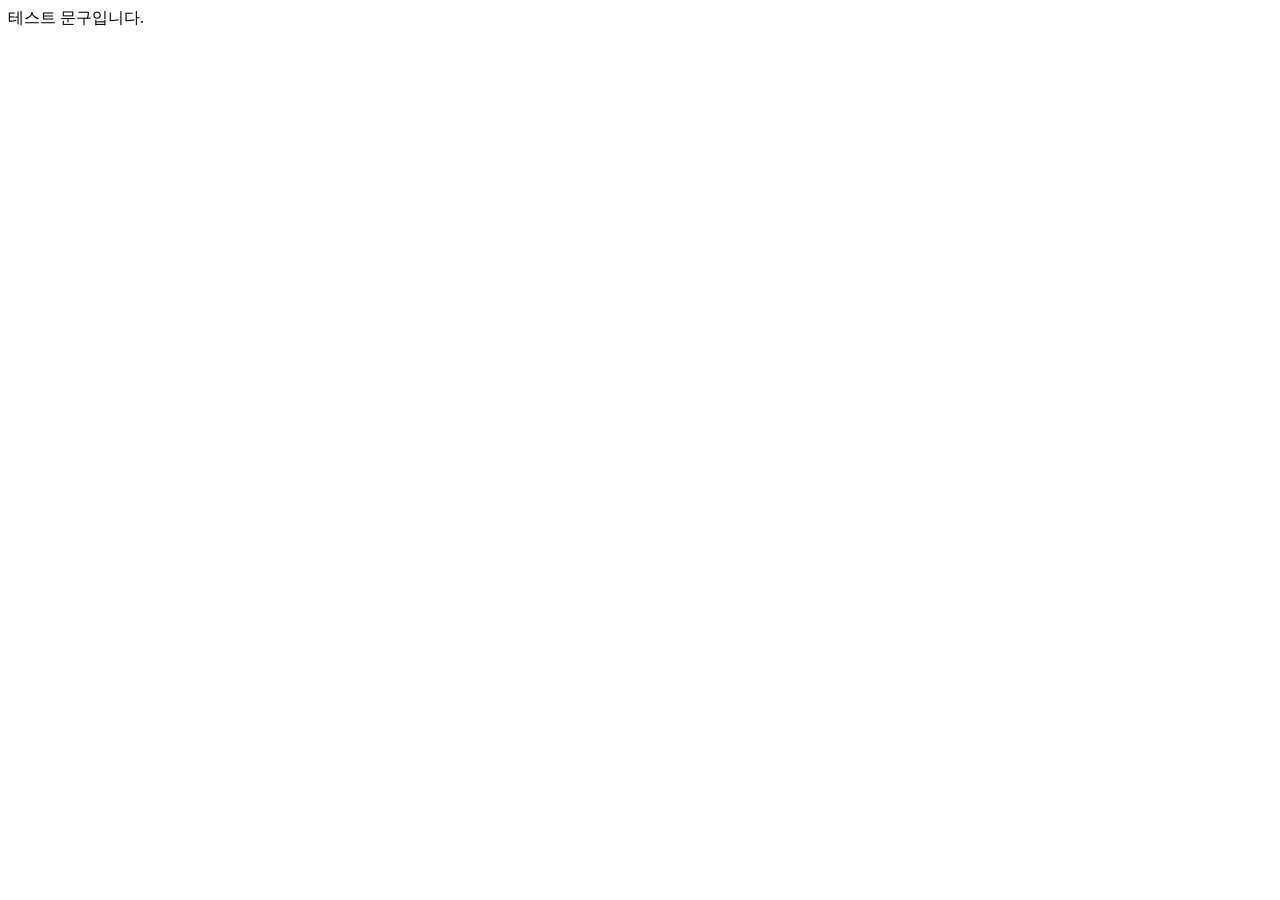
==== index.html @ 73d1556b "first commit" ====
<!DOCTYPE html>
<html lang="en">
<head>
    <meta charset="UTF-8">
    <meta name="viewport" content="width=device-width, initial-scale=1.0">
    <title>포도당 임시사이트</title>
</head>
<body>
    테스트 문구입니다.
</body>
</html>
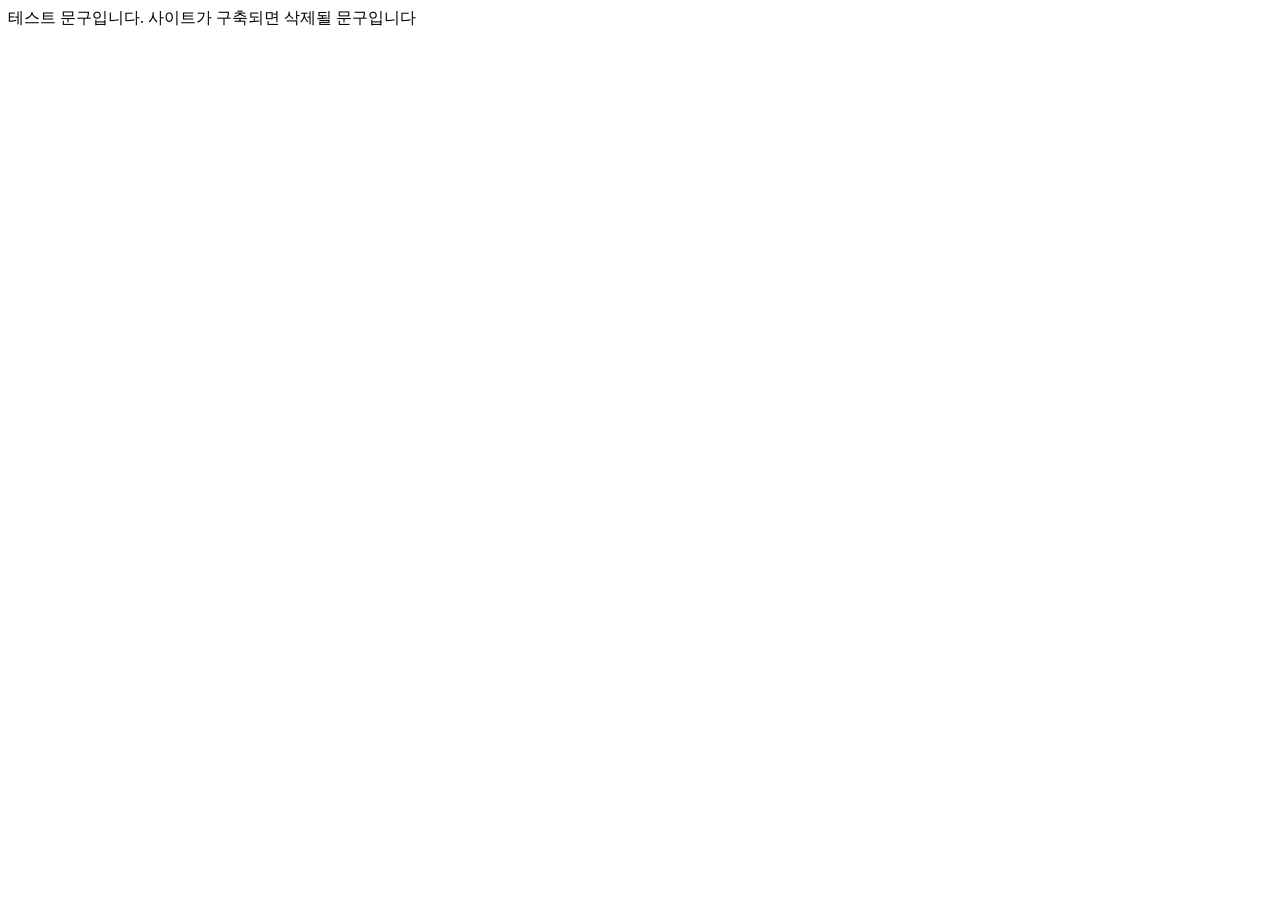
==== commit 0ad2f668: "Fix temporary homepage markup Co-authored-by: Copilot <223556219+Copilot@users.noreply.github.com>" ====
--- a/index.html
+++ b/index.html
@@ -7,5 +7,6 @@
 </head>
 <body>
     테스트 문구입니다.
+    사이트가 구축되면 삭제될 문구입니다
 </body>
 </html>
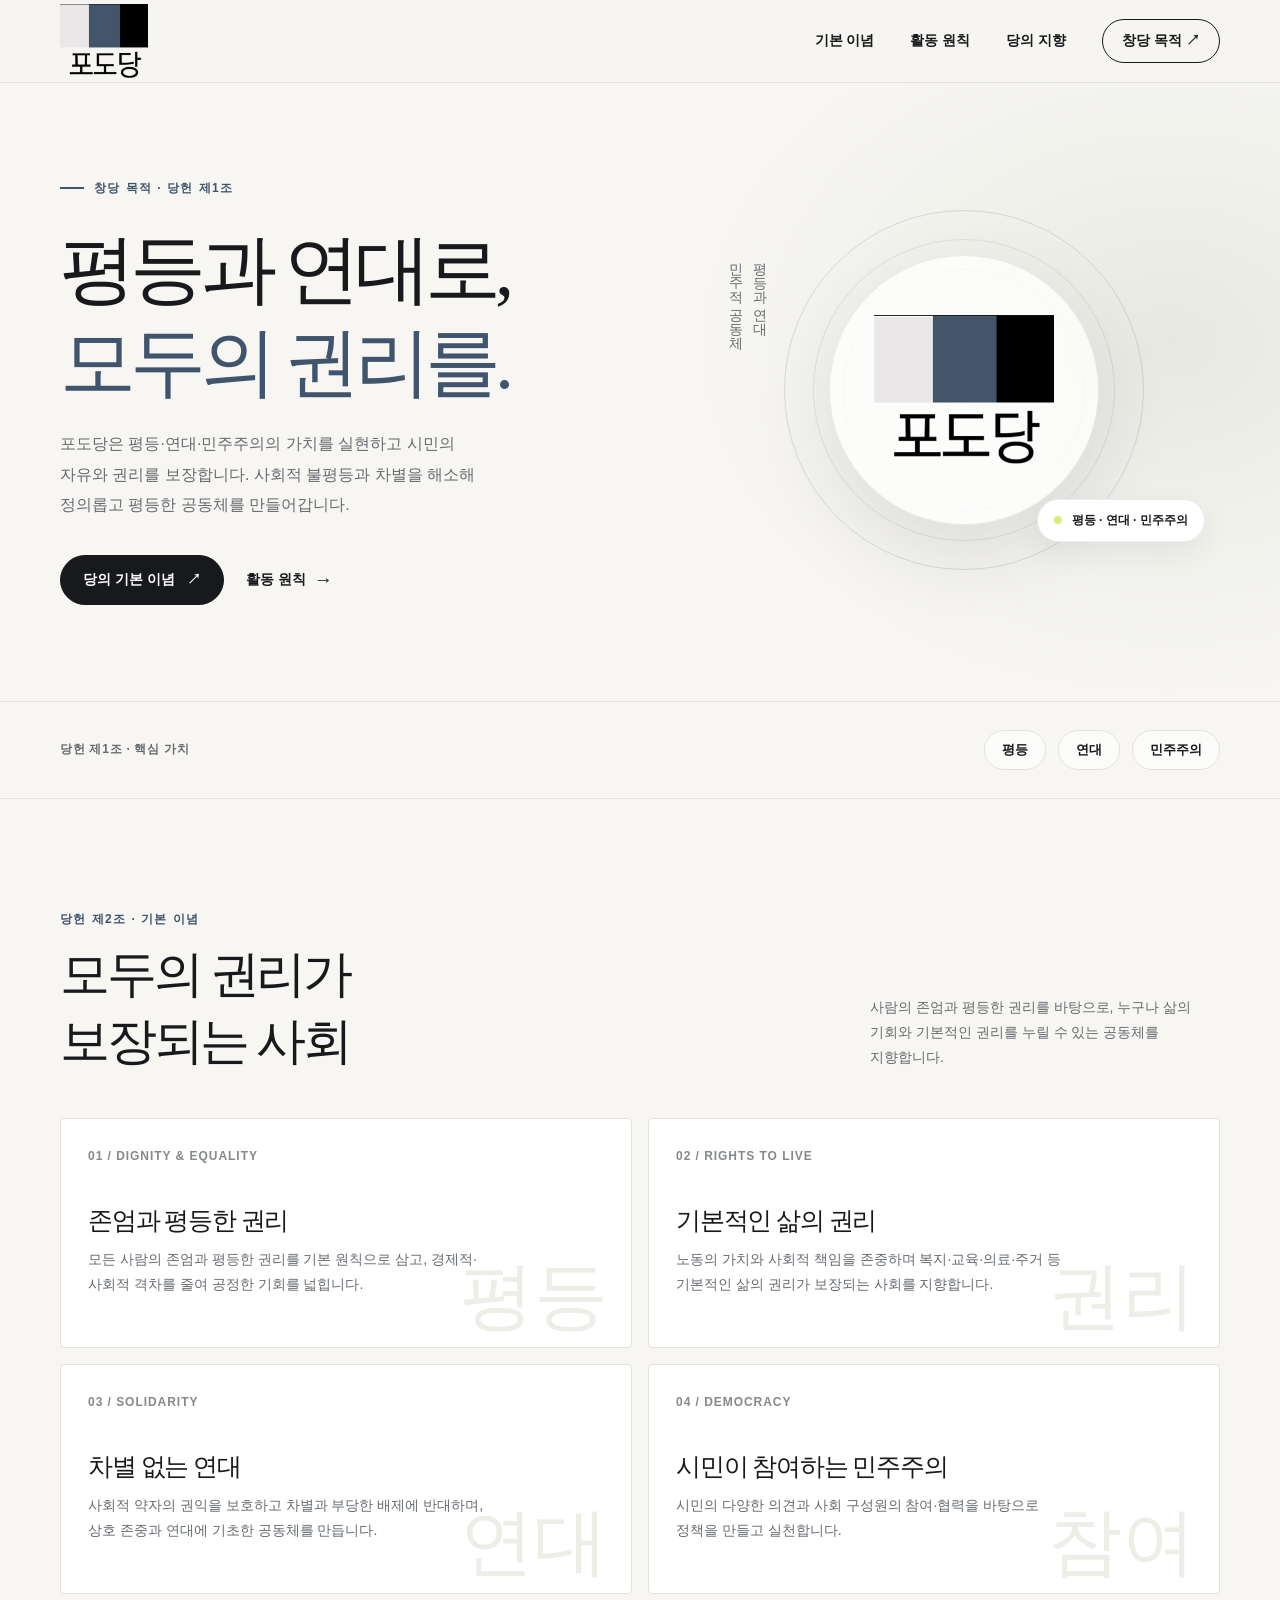
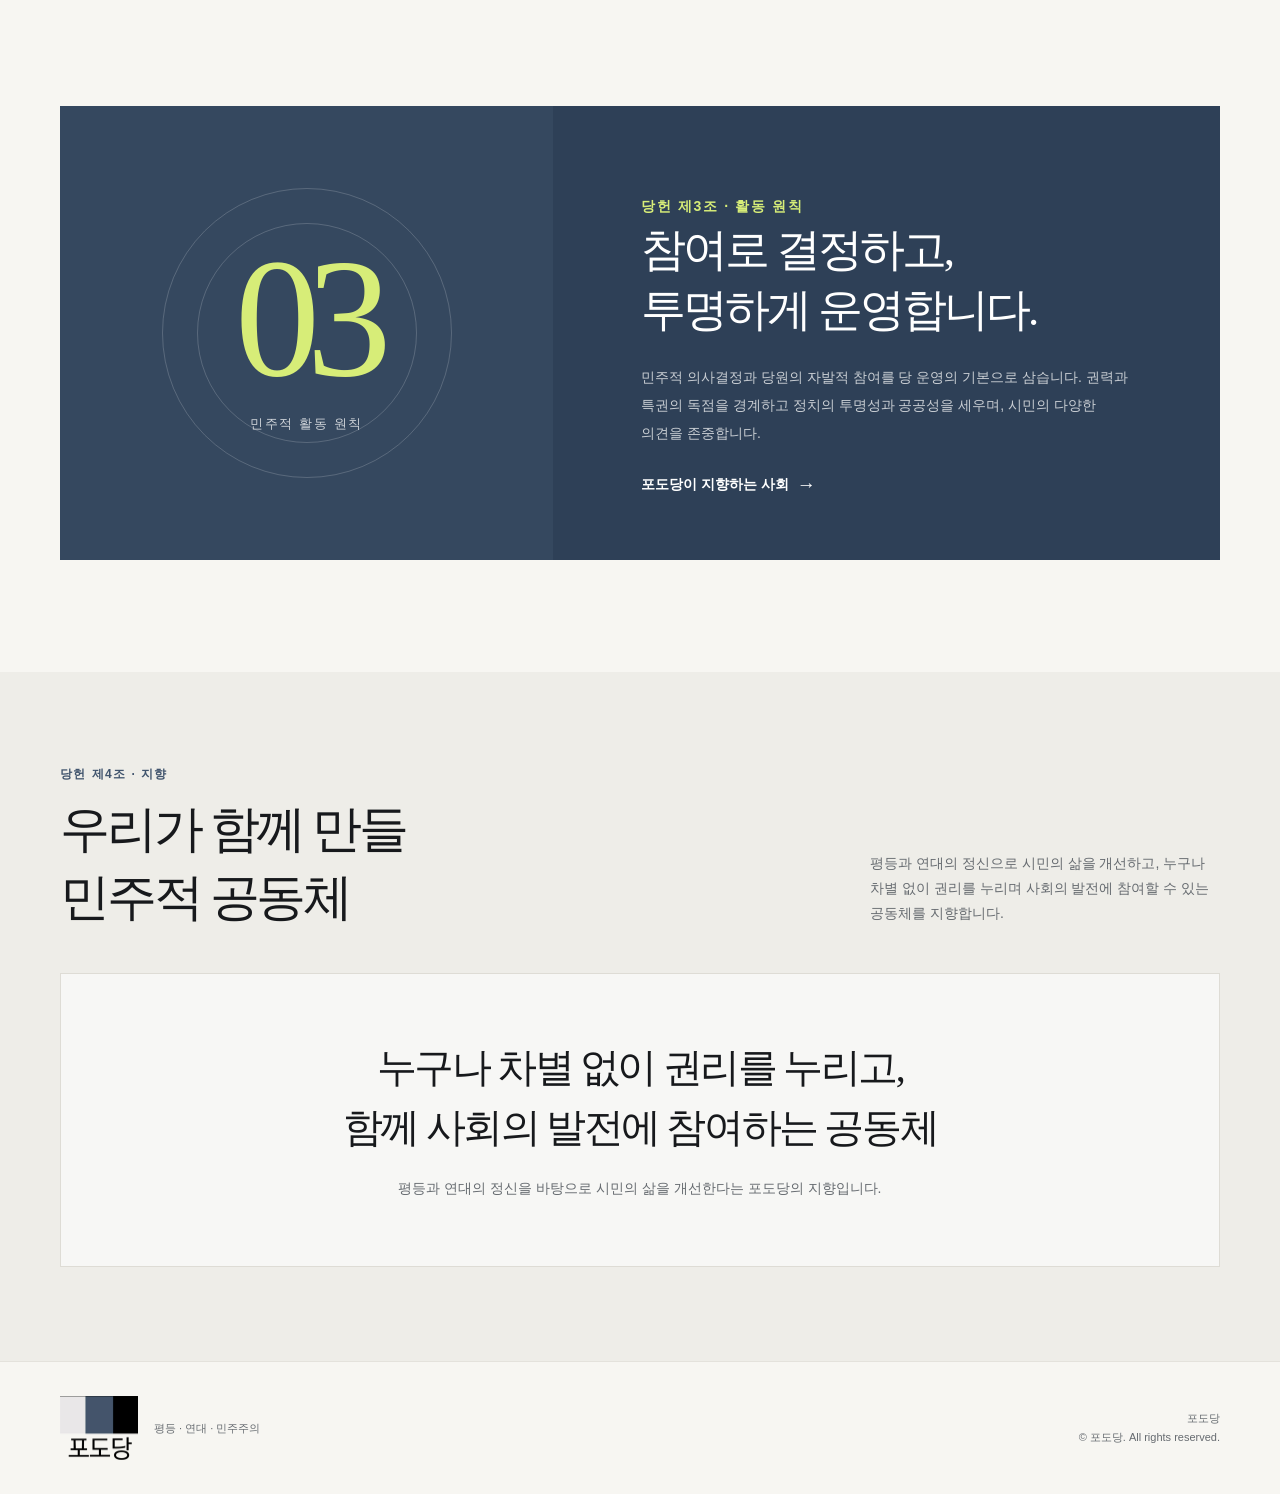
==== commit 0395bd36: "견본 커밋" ====
--- a/index.html
+++ b/index.html
@@ -1,12 +1,311 @@
 <!DOCTYPE html>
-<html lang="en">
+<html lang="ko">
 <head>
     <meta charset="UTF-8">
     <meta name="viewport" content="width=device-width, initial-scale=1.0">
-    <title>포도당 임시사이트</title>
+    <meta name="theme-color" content="#f7f6f2">
+    <meta name="description" content="포도당은 평등·연대·민주주의를 바탕으로 시민의 자유와 권리를 보장하고, 차별 없는 민주적 공동체를 지향합니다.">
+    <title>포도당 | 평등과 연대로, 모두의 권리를</title>
+    <style>
+        :root {
+            color-scheme: light;
+            --ink: #17191c;
+            --muted: #666b70;
+            --paper: #f7f6f2;
+            --white: #fff;
+            --blue: #40546d;
+            --blue-dark: #2e4057;
+            --line: #e4e2dc;
+            --lime: #d7ed78;
+            --serif: "Iowan Old Style", "Noto Serif KR", "Batang", serif;
+            font-family: "Pretendard", "Apple SD Gothic Neo", "Malgun Gothic", sans-serif;
+            scroll-behavior: smooth;
+        }
+
+        *, *::before, *::after { box-sizing: border-box; }
+        body { margin: 0; color: var(--ink); background: var(--paper); }
+        a { color: inherit; text-decoration: none; }
+        button { font: inherit; }
+        .wrap { width: min(1160px, calc(100% - 48px)); margin: 0 auto; }
+
+        .site-header { position: relative; z-index: 5; border-bottom: 1px solid var(--line); background: rgba(247, 246, 242, .94); }
+        .header-inner { min-height: 82px; display: flex; align-items: center; justify-content: space-between; gap: 32px; }
+        .brand { display: inline-flex; align-items: center; flex-shrink: 0; }
+        .brand img { display: block; width: 88px; height: auto; }
+        .nav { display: flex; align-items: center; gap: 36px; }
+        .nav a { font-size: 14px; font-weight: 600; transition: color .2s ease; }
+        .nav a:hover, .nav a:focus-visible { color: var(--blue); }
+        .nav .nav-join { padding: 12px 19px; border: 1px solid var(--ink); border-radius: 999px; }
+        .nav .nav-join:hover { color: var(--white); background: var(--ink); }
+        .menu-toggle { display: none; width: 44px; height: 44px; padding: 11px; border: 1px solid var(--line); border-radius: 50%; color: var(--ink); background: transparent; cursor: pointer; }
+        .menu-toggle span { display: block; width: 100%; height: 1px; margin: 5px 0; background: currentColor; }
+
+        .hero { position: relative; overflow: hidden; padding: 92px 0 96px; }
+        .hero::after { position: absolute; z-index: -1; top: 0; right: -9%; width: 55%; height: 100%; background: radial-gradient(ellipse at 68% 42%, #e8e8e2 0, rgba(232, 232, 226, .4) 36%, transparent 70%); content: ""; }
+        .hero-grid { display: grid; grid-template-columns: 1.08fr .92fr; align-items: center; gap: 48px; }
+        .eyebrow { display: inline-flex; align-items: center; gap: 10px; color: var(--blue); font-size: 12px; font-weight: 800; letter-spacing: .12em; }
+        .eyebrow::before { width: 24px; height: 2px; background: currentColor; content: ""; }
+        .hero h1 { margin: 26px 0 20px; font-family: var(--serif); font-size: clamp(44px, 6vw, 76px); font-weight: 500; letter-spacing: -.075em; line-height: 1.23; }
+        .hero h1 span { color: var(--blue); }
+        .hero-copy { max-width: 440px; margin: 0; color: var(--muted); font-size: 16px; line-height: 1.9; word-break: keep-all; }
+        .hero-actions { display: flex; align-items: center; gap: 22px; margin-top: 34px; }
+        .button { display: inline-flex; min-height: 50px; align-items: center; justify-content: center; gap: 12px; padding: 0 22px; border: 1px solid var(--ink); border-radius: 999px; font-size: 14px; font-weight: 700; transition: transform .2s ease, background .2s ease, color .2s ease; }
+        .button:hover { transform: translateY(-2px); }
+        .button-dark { color: var(--white); background: var(--ink); }
+        .button-dark:hover { background: var(--blue); }
+        .text-link { display: inline-flex; align-items: center; gap: 8px; font-size: 14px; font-weight: 700; }
+        .text-link span { font-size: 19px; transition: transform .2s ease; }
+        .text-link:hover span { transform: translateX(4px); }
+
+        .hero-art { position: relative; display: grid; min-height: 390px; place-items: center; }
+        .orbit { position: absolute; width: min(360px, 80vw); aspect-ratio: 1; border: 1px solid rgba(64, 84, 109, .17); border-radius: 50%; }
+        .orbit::before, .orbit::after { position: absolute; border: 1px solid rgba(64, 84, 109, .12); border-radius: 50%; content: ""; }
+        .orbit::before { inset: 28px; }
+        .orbit::after { inset: 58px; }
+        .logo-card { position: relative; display: grid; width: min(270px, 70%); aspect-ratio: 1; place-items: center; border: 1px solid rgba(23, 25, 28, .08); border-radius: 50%; background: rgba(255, 255, 255, .76); box-shadow: 0 28px 80px rgba(30, 42, 55, .1); }
+        .logo-card img { width: 67%; height: auto; }
+        .orbit-note { position: absolute; right: 3%; bottom: 11%; display: flex; align-items: center; gap: 10px; padding: 12px 16px; border: 1px solid rgba(23, 25, 28, .08); border-radius: 999px; background: var(--white); box-shadow: 0 12px 30px rgba(30, 42, 55, .07); font-size: 12px; font-weight: 700; }
+        .orbit-note::before { width: 8px; height: 8px; border-radius: 50%; background: var(--lime); content: ""; }
+        .side-note { position: absolute; top: 15%; left: 3%; color: var(--muted); font-family: var(--serif); font-size: 14px; line-height: 1.7; writing-mode: vertical-rl; }
+
+        .principles { padding: 28px 0; border-top: 1px solid var(--line); border-bottom: 1px solid var(--line); }
+        .principles-inner { display: flex; align-items: center; justify-content: space-between; gap: 24px; }
+        .principles-label { color: var(--muted); font-size: 12px; font-weight: 700; letter-spacing: .06em; }
+        .principle-list { display: flex; flex-wrap: wrap; gap: 12px; }
+        .principle { padding: 10px 17px; border: 1px solid var(--line); border-radius: 999px; background: rgba(255,255,255,.55); font-size: 13px; font-weight: 700; }
+
+        .section { padding: 112px 0; }
+        .section-heading { display: flex; align-items: end; justify-content: space-between; gap: 32px; margin-bottom: 42px; }
+        .section-kicker { margin: 0 0 13px; color: var(--blue); font-size: 12px; font-weight: 800; letter-spacing: .12em; }
+        .section-heading h2, .about-copy h2 { margin: 0; font-family: var(--serif); font-size: clamp(34px, 4vw, 50px); font-weight: 500; letter-spacing: -.065em; line-height: 1.35; }
+        .section-description { max-width: 350px; margin: 0 0 5px; color: var(--muted); font-size: 14px; line-height: 1.8; word-break: keep-all; }
+        .agenda-grid { display: grid; grid-template-columns: repeat(2, 1fr); gap: 16px; }
+        .agenda-card { position: relative; min-height: 230px; overflow: hidden; padding: 27px; border: 1px solid var(--line); border-radius: 4px; background: var(--white); transition: transform .25s ease, box-shadow .25s ease; }
+        .agenda-card:hover { transform: translateY(-4px); box-shadow: 0 16px 36px rgba(30, 42, 55, .07); }
+        .agenda-number { color: #85898c; font-size: 12px; font-weight: 700; letter-spacing: .08em; }
+        .agenda-card h3 { margin: 40px 0 10px; font-family: var(--serif); font-size: 25px; font-weight: 500; letter-spacing: -.05em; }
+        .agenda-card p { max-width: 400px; margin: 0; color: var(--muted); font-size: 14px; line-height: 1.8; word-break: keep-all; }
+        .agenda-mark { position: absolute; right: 23px; bottom: 14px; color: #eeede8; font-family: var(--serif); font-size: 74px; line-height: 1; }
+
+        .about { padding: 0 0 112px; }
+        .about-panel { display: grid; grid-template-columns: .85fr 1.15fr; overflow: hidden; color: var(--white); background: var(--blue-dark); }
+        .about-visual { position: relative; display: grid; min-height: 380px; place-items: center; overflow: hidden; background: #35485f; }
+        .about-visual::before, .about-visual::after { position: absolute; width: 290px; aspect-ratio: 1; border: 1px solid rgba(255,255,255,.18); border-radius: 50%; content: ""; }
+        .about-visual::after { width: 220px; }
+        .charter-mark { z-index: 1; text-align: center; }
+        .charter-mark strong { display: block; color: var(--lime); font-family: var(--serif); font-size: clamp(110px, 15vw, 170px); font-weight: 400; letter-spacing: -.08em; line-height: 1; }
+        .charter-mark span { display: block; margin-top: 12px; color: rgba(255,255,255,.76); font-size: 13px; letter-spacing: .12em; }
+        .about-copy { align-self: center; padding: 64px clamp(32px, 7vw, 88px); }
+        .about-copy .section-kicker { color: var(--lime); }
+        .about-copy h2 { font-size: clamp(32px, 4vw, 45px); }
+        .about-copy p { margin: 22px 0 0; color: rgba(255,255,255,.74); font-size: 14px; line-height: 2; word-break: keep-all; }
+        .about-copy .text-link { margin-top: 27px; color: var(--white); }
+
+        .vision { padding: 94px 0; background: #eeede8; }
+        .vision-card { padding: clamp(28px, 6vw, 64px); border: 1px solid #dedcd5; background: rgba(255,255,255,.58); text-align: center; }
+        .vision-card strong { display: block; font-family: var(--serif); font-size: clamp(25px, 4vw, 40px); font-weight: 500; letter-spacing: -.06em; line-height: 1.5; word-break: keep-all; }
+        .vision-card p { max-width: 700px; margin: 17px auto 0; color: var(--muted); font-size: 14px; line-height: 1.9; word-break: keep-all; }
+
+        .site-footer { padding: 34px 0; border-top: 1px solid var(--line); }
+        .footer-inner { display: flex; align-items: center; justify-content: space-between; gap: 24px; }
+        .footer-brand { display: flex; align-items: center; gap: 16px; }
+        .footer-brand img { width: 78px; height: auto; }
+        .footer-brand span, .copyright { color: var(--muted); font-size: 11px; line-height: 1.7; }
+        .copyright { text-align: right; }
+        :focus-visible { outline: 3px solid #617c9e; outline-offset: 4px; }
+
+        @media (max-width: 760px) {
+            .wrap { width: min(100% - 36px, 560px); }
+            .header-inner { min-height: 70px; }
+            .brand img { width: 82px; }
+            .menu-toggle { display: block; }
+            .nav { position: absolute; top: 69px; right: 0; left: 0; display: none; align-items: stretch; gap: 0; padding: 8px 18px 18px; border-bottom: 1px solid var(--line); background: var(--paper); }
+            .nav.is-open { display: flex; flex-direction: column; }
+            .nav a { padding: 15px 4px; }
+            .nav .nav-join { margin-top: 6px; padding: 12px 16px; text-align: center; }
+            .hero { padding: 65px 0 57px; }
+            .hero-grid { grid-template-columns: 1fr; gap: 12px; }
+            .hero h1 { margin-top: 21px; font-size: clamp(43px, 12vw, 62px); }
+            .hero-copy { font-size: 14px; }
+            .hero-actions { margin-top: 26px; }
+            .hero-art { min-height: 300px; margin-top: 2px; }
+            .orbit { width: 275px; }
+            .logo-card { width: 205px; }
+            .side-note { left: 4%; }
+            .orbit-note { right: 5%; bottom: 7%; }
+            .principles-inner { align-items: flex-start; flex-direction: column; gap: 14px; }
+            .principle-list { gap: 8px; }
+            .principle { padding: 9px 13px; font-size: 12px; }
+            .section { padding: 78px 0; }
+            .section-heading { align-items: flex-start; flex-direction: column; gap: 15px; margin-bottom: 27px; }
+            .section-description { font-size: 13px; }
+            .agenda-grid { grid-template-columns: 1fr; gap: 10px; }
+            .agenda-card { min-height: 205px; padding: 22px; }
+            .agenda-card h3 { margin-top: 28px; }
+            .agenda-mark { font-size: 62px; }
+            .about { padding-bottom: 78px; }
+            .about-panel { grid-template-columns: 1fr; }
+            .about-visual { min-height: 240px; }
+            .about-visual::before { width: 220px; }
+            .about-visual::after { width: 165px; }
+            .about-copy { padding: 36px 26px 42px; }
+            .about-copy h2 { font-size: 35px; }
+            .vision { padding: 72px 0; }
+            .footer-inner { align-items: flex-start; flex-direction: column; }
+            .copyright { text-align: left; }
+        }
+
+        @media (prefers-reduced-motion: reduce) {
+            *, *::before, *::after { scroll-behavior: auto !important; transition-duration: .01ms !important; }
+        }
+    </style>
 </head>
 <body>
-    테스트 문구입니다.
-    사이트가 구축되면 삭제될 문구입니다
+    <header class="site-header">
+        <div class="wrap header-inner">
+            <a class="brand" href="#home" aria-label="포도당 홈">
+                <img src="img/logo-transparent.png" alt="포도당">
+            </a>
+            <button class="menu-toggle" type="button" aria-expanded="false" aria-controls="primary-navigation" aria-label="메뉴 열기">
+                <span></span><span></span>
+            </button>
+            <nav class="nav" id="primary-navigation" aria-label="주요 메뉴">
+                <a href="#agenda">기본 이념</a>
+                <a href="#about">활동 원칙</a>
+                <a href="#purpose">당의 지향</a>
+                <a class="nav-join" href="#home">창당 목적 <span aria-hidden="true">↗</span></a>
+            </nav>
+        </div>
+    </header>
+
+    <main>
+        <section class="hero" id="home">
+            <div class="wrap hero-grid">
+                <div>
+                    <span class="eyebrow">창당 목적 · 당헌 제1조</span>
+                    <h1>평등과 연대로,<br><span>모두의 권리를.</span></h1>
+                    <p class="hero-copy">포도당은 평등·연대·민주주의의 가치를 실현하고 시민의 자유와 권리를 보장합니다. 사회적 불평등과 차별을 해소해 정의롭고 평등한 공동체를 만들어갑니다.</p>
+                    <div class="hero-actions">
+                        <a class="button button-dark" href="#agenda">당의 기본 이념 <span aria-hidden="true">↗</span></a>
+                        <a class="text-link" href="#about">활동 원칙 <span aria-hidden="true">→</span></a>
+                    </div>
+                </div>
+                <div class="hero-art" aria-label="포도당 로고">
+                    <span class="side-note" aria-hidden="true">평등과 연대<br>민주적 공동체</span>
+                    <div class="orbit" aria-hidden="true"></div>
+                    <div class="logo-card"><img src="img/logo-transparent.png" alt=""></div>
+                    <span class="orbit-note">평등 · 연대 · 민주주의</span>
+                </div>
+            </div>
+        </section>
+
+        <section class="principles" aria-label="포도당의 핵심 가치">
+            <div class="wrap principles-inner">
+                <span class="principles-label">당헌 제1조 · 핵심 가치</span>
+                <div class="principle-list">
+                    <span class="principle">평등</span>
+                    <span class="principle">연대</span>
+                    <span class="principle">민주주의</span>
+                </div>
+            </div>
+        </section>
+
+        <section class="section" id="agenda">
+            <div class="wrap">
+                <div class="section-heading">
+                    <div>
+                        <p class="section-kicker">당헌 제2조 · 기본 이념</p>
+                        <h2>모두의 권리가<br>보장되는 사회</h2>
+                    </div>
+                    <p class="section-description">사람의 존엄과 평등한 권리를 바탕으로, 누구나 삶의 기회와 기본적인 권리를 누릴 수 있는 공동체를 지향합니다.</p>
+                </div>
+                <div class="agenda-grid">
+                    <article class="agenda-card">
+                        <span class="agenda-number">01 / DIGNITY & EQUALITY</span>
+                        <h3>존엄과 평등한 권리</h3>
+                        <p>모든 사람의 존엄과 평등한 권리를 기본 원칙으로 삼고, 경제적·사회적 격차를 줄여 공정한 기회를 넓힙니다.</p>
+                        <span class="agenda-mark" aria-hidden="true">평등</span>
+                    </article>
+                    <article class="agenda-card">
+                        <span class="agenda-number">02 / RIGHTS TO LIVE</span>
+                        <h3>기본적인 삶의 권리</h3>
+                        <p>노동의 가치와 사회적 책임을 존중하며 복지·교육·의료·주거 등 기본적인 삶의 권리가 보장되는 사회를 지향합니다.</p>
+                        <span class="agenda-mark" aria-hidden="true">권리</span>
+                    </article>
+                    <article class="agenda-card">
+                        <span class="agenda-number">03 / SOLIDARITY</span>
+                        <h3>차별 없는 연대</h3>
+                        <p>사회적 약자의 권익을 보호하고 차별과 부당한 배제에 반대하며, 상호 존중과 연대에 기초한 공동체를 만듭니다.</p>
+                        <span class="agenda-mark" aria-hidden="true">연대</span>
+                    </article>
+                    <article class="agenda-card">
+                        <span class="agenda-number">04 / DEMOCRACY</span>
+                        <h3>시민이 참여하는 민주주의</h3>
+                        <p>시민의 다양한 의견과 사회 구성원의 참여·협력을 바탕으로 정책을 만들고 실천합니다.</p>
+                        <span class="agenda-mark" aria-hidden="true">참여</span>
+                    </article>
+                </div>
+            </div>
+        </section>
+
+        <section class="about" id="about">
+            <div class="wrap about-panel">
+                <div class="about-visual" aria-hidden="true">
+                    <div class="charter-mark"><strong>03</strong><span>민주적 활동 원칙</span></div>
+                </div>
+                <div class="about-copy">
+                    <p class="section-kicker">당헌 제3조 · 활동 원칙</p>
+                    <h2>참여로 결정하고,<br>투명하게 운영합니다.</h2>
+                    <p>민주적 의사결정과 당원의 자발적 참여를 당 운영의 기본으로 삼습니다. 권력과 특권의 독점을 경계하고 정치의 투명성과 공공성을 세우며, 시민의 다양한 의견을 존중합니다.</p>
+                    <a class="text-link" href="#purpose">포도당이 지향하는 사회 <span aria-hidden="true">→</span></a>
+                </div>
+            </div>
+        </section>
+
+        <section class="vision" id="purpose">
+            <div class="wrap">
+                <div class="section-heading">
+                    <div>
+                        <p class="section-kicker">당헌 제4조 · 지향</p>
+                        <h2>우리가 함께 만들<br>민주적 공동체</h2>
+                    </div>
+                    <p class="section-description">평등과 연대의 정신으로 시민의 삶을 개선하고, 누구나 차별 없이 권리를 누리며 사회의 발전에 참여할 수 있는 공동체를 지향합니다.</p>
+                </div>
+                <div class="vision-card">
+                    <strong>누구나 차별 없이 권리를 누리고,<br>함께 사회의 발전에 참여하는 공동체</strong>
+                    <p>평등과 연대의 정신을 바탕으로 시민의 삶을 개선한다는 포도당의 지향입니다.</p>
+                </div>
+            </div>
+        </section>
+    </main>
+
+    <footer class="site-footer">
+        <div class="wrap footer-inner">
+            <div class="footer-brand">
+                <img src="img/logo-transparent.png" alt="포도당">
+                <span>평등 · 연대 · 민주주의</span>
+            </div>
+            <p class="copyright">포도당<br>© 포도당. All rights reserved.</p>
+        </div>
+    </footer>
+    <script>
+        const menuToggle = document.querySelector(".menu-toggle");
+        const navigation = document.querySelector("#primary-navigation");
+
+        menuToggle.addEventListener("click", () => {
+            const isOpen = menuToggle.getAttribute("aria-expanded") === "true";
+            menuToggle.setAttribute("aria-expanded", String(!isOpen));
+            menuToggle.setAttribute("aria-label", isOpen ? "메뉴 열기" : "메뉴 닫기");
+            navigation.classList.toggle("is-open", !isOpen);
+        });
+
+        navigation.addEventListener("click", (event) => {
+            if (event.target.closest("a")) {
+                menuToggle.setAttribute("aria-expanded", "false");
+                menuToggle.setAttribute("aria-label", "메뉴 열기");
+                navigation.classList.remove("is-open");
+            }
+        });
+    </script>
 </body>
-</html>+</html>
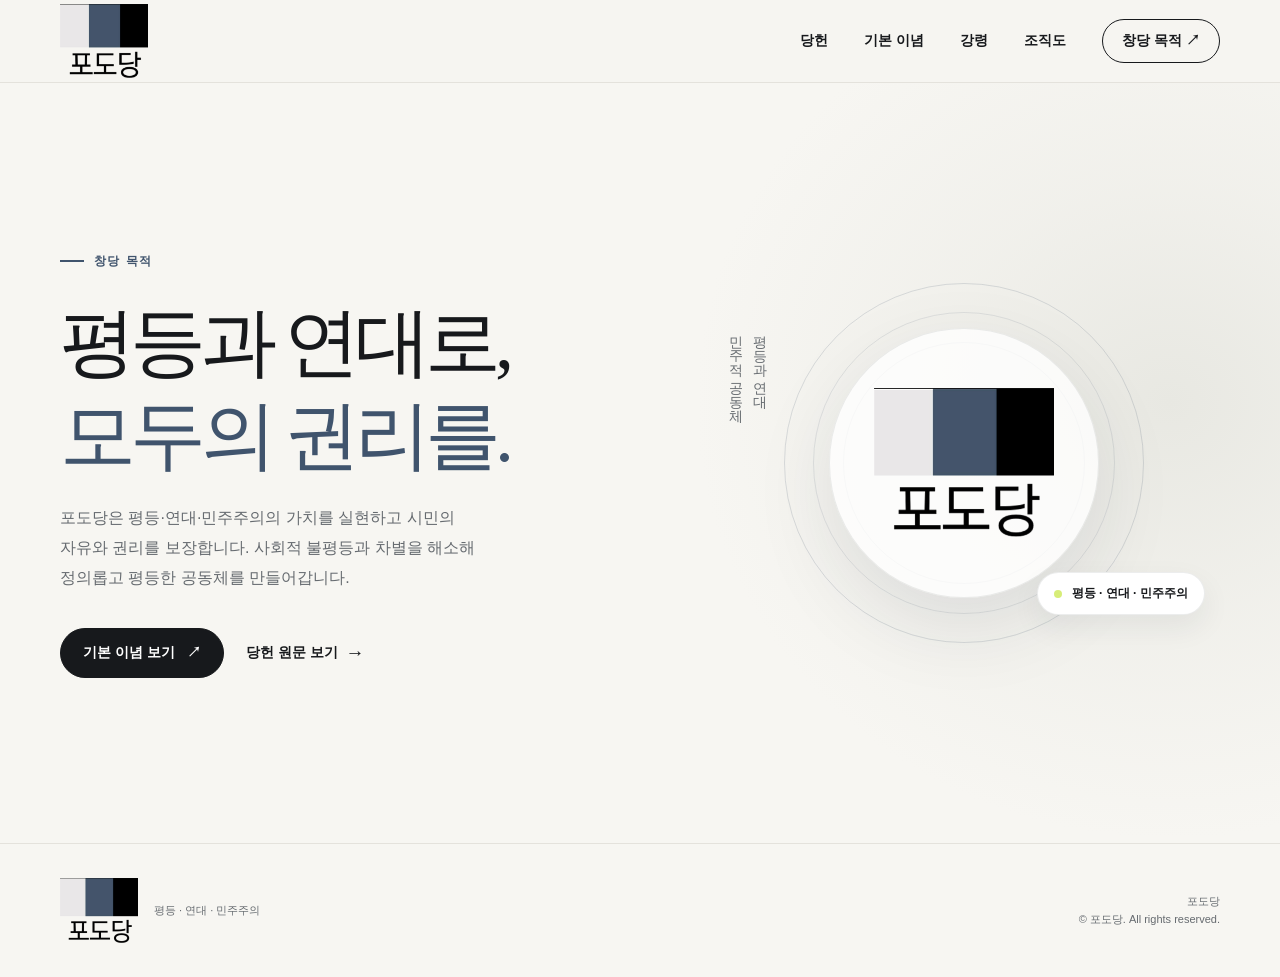
==== commit 628c6e21: "포도당 홈페이지와 조직도 구성 Co-authored-by: Copilot <223556219+Copilot@users.noreply.github.com>" ====
--- a/index.html
+++ b/index.html
@@ -3,177 +3,27 @@
 <head>
     <meta charset="UTF-8">
     <meta name="viewport" content="width=device-width, initial-scale=1.0">
+    <meta name="robots" content="noindex, follow">
     <meta name="theme-color" content="#f7f6f2">
     <meta name="description" content="포도당은 평등·연대·민주주의를 바탕으로 시민의 자유와 권리를 보장하고, 차별 없는 민주적 공동체를 지향합니다.">
     <title>포도당 | 평등과 연대로, 모두의 권리를</title>
-    <style>
-        :root {
-            color-scheme: light;
-            --ink: #17191c;
-            --muted: #666b70;
-            --paper: #f7f6f2;
-            --white: #fff;
-            --blue: #40546d;
-            --blue-dark: #2e4057;
-            --line: #e4e2dc;
-            --lime: #d7ed78;
-            --serif: "Iowan Old Style", "Noto Serif KR", "Batang", serif;
-            font-family: "Pretendard", "Apple SD Gothic Neo", "Malgun Gothic", sans-serif;
-            scroll-behavior: smooth;
-        }
-
-        *, *::before, *::after { box-sizing: border-box; }
-        body { margin: 0; color: var(--ink); background: var(--paper); }
-        a { color: inherit; text-decoration: none; }
-        button { font: inherit; }
-        .wrap { width: min(1160px, calc(100% - 48px)); margin: 0 auto; }
-
-        .site-header { position: relative; z-index: 5; border-bottom: 1px solid var(--line); background: rgba(247, 246, 242, .94); }
-        .header-inner { min-height: 82px; display: flex; align-items: center; justify-content: space-between; gap: 32px; }
-        .brand { display: inline-flex; align-items: center; flex-shrink: 0; }
-        .brand img { display: block; width: 88px; height: auto; }
-        .nav { display: flex; align-items: center; gap: 36px; }
-        .nav a { font-size: 14px; font-weight: 600; transition: color .2s ease; }
-        .nav a:hover, .nav a:focus-visible { color: var(--blue); }
-        .nav .nav-join { padding: 12px 19px; border: 1px solid var(--ink); border-radius: 999px; }
-        .nav .nav-join:hover { color: var(--white); background: var(--ink); }
-        .menu-toggle { display: none; width: 44px; height: 44px; padding: 11px; border: 1px solid var(--line); border-radius: 50%; color: var(--ink); background: transparent; cursor: pointer; }
-        .menu-toggle span { display: block; width: 100%; height: 1px; margin: 5px 0; background: currentColor; }
-
-        .hero { position: relative; overflow: hidden; padding: 92px 0 96px; }
-        .hero::after { position: absolute; z-index: -1; top: 0; right: -9%; width: 55%; height: 100%; background: radial-gradient(ellipse at 68% 42%, #e8e8e2 0, rgba(232, 232, 226, .4) 36%, transparent 70%); content: ""; }
-        .hero-grid { display: grid; grid-template-columns: 1.08fr .92fr; align-items: center; gap: 48px; }
-        .eyebrow { display: inline-flex; align-items: center; gap: 10px; color: var(--blue); font-size: 12px; font-weight: 800; letter-spacing: .12em; }
-        .eyebrow::before { width: 24px; height: 2px; background: currentColor; content: ""; }
-        .hero h1 { margin: 26px 0 20px; font-family: var(--serif); font-size: clamp(44px, 6vw, 76px); font-weight: 500; letter-spacing: -.075em; line-height: 1.23; }
-        .hero h1 span { color: var(--blue); }
-        .hero-copy { max-width: 440px; margin: 0; color: var(--muted); font-size: 16px; line-height: 1.9; word-break: keep-all; }
-        .hero-actions { display: flex; align-items: center; gap: 22px; margin-top: 34px; }
-        .button { display: inline-flex; min-height: 50px; align-items: center; justify-content: center; gap: 12px; padding: 0 22px; border: 1px solid var(--ink); border-radius: 999px; font-size: 14px; font-weight: 700; transition: transform .2s ease, background .2s ease, color .2s ease; }
-        .button:hover { transform: translateY(-2px); }
-        .button-dark { color: var(--white); background: var(--ink); }
-        .button-dark:hover { background: var(--blue); }
-        .text-link { display: inline-flex; align-items: center; gap: 8px; font-size: 14px; font-weight: 700; }
-        .text-link span { font-size: 19px; transition: transform .2s ease; }
-        .text-link:hover span { transform: translateX(4px); }
-
-        .hero-art { position: relative; display: grid; min-height: 390px; place-items: center; }
-        .orbit { position: absolute; width: min(360px, 80vw); aspect-ratio: 1; border: 1px solid rgba(64, 84, 109, .17); border-radius: 50%; }
-        .orbit::before, .orbit::after { position: absolute; border: 1px solid rgba(64, 84, 109, .12); border-radius: 50%; content: ""; }
-        .orbit::before { inset: 28px; }
-        .orbit::after { inset: 58px; }
-        .logo-card { position: relative; display: grid; width: min(270px, 70%); aspect-ratio: 1; place-items: center; border: 1px solid rgba(23, 25, 28, .08); border-radius: 50%; background: rgba(255, 255, 255, .76); box-shadow: 0 28px 80px rgba(30, 42, 55, .1); }
-        .logo-card img { width: 67%; height: auto; }
-        .orbit-note { position: absolute; right: 3%; bottom: 11%; display: flex; align-items: center; gap: 10px; padding: 12px 16px; border: 1px solid rgba(23, 25, 28, .08); border-radius: 999px; background: var(--white); box-shadow: 0 12px 30px rgba(30, 42, 55, .07); font-size: 12px; font-weight: 700; }
-        .orbit-note::before { width: 8px; height: 8px; border-radius: 50%; background: var(--lime); content: ""; }
-        .side-note { position: absolute; top: 15%; left: 3%; color: var(--muted); font-family: var(--serif); font-size: 14px; line-height: 1.7; writing-mode: vertical-rl; }
-
-        .principles { padding: 28px 0; border-top: 1px solid var(--line); border-bottom: 1px solid var(--line); }
-        .principles-inner { display: flex; align-items: center; justify-content: space-between; gap: 24px; }
-        .principles-label { color: var(--muted); font-size: 12px; font-weight: 700; letter-spacing: .06em; }
-        .principle-list { display: flex; flex-wrap: wrap; gap: 12px; }
-        .principle { padding: 10px 17px; border: 1px solid var(--line); border-radius: 999px; background: rgba(255,255,255,.55); font-size: 13px; font-weight: 700; }
-
-        .section { padding: 112px 0; }
-        .section-heading { display: flex; align-items: end; justify-content: space-between; gap: 32px; margin-bottom: 42px; }
-        .section-kicker { margin: 0 0 13px; color: var(--blue); font-size: 12px; font-weight: 800; letter-spacing: .12em; }
-        .section-heading h2, .about-copy h2 { margin: 0; font-family: var(--serif); font-size: clamp(34px, 4vw, 50px); font-weight: 500; letter-spacing: -.065em; line-height: 1.35; }
-        .section-description { max-width: 350px; margin: 0 0 5px; color: var(--muted); font-size: 14px; line-height: 1.8; word-break: keep-all; }
-        .agenda-grid { display: grid; grid-template-columns: repeat(2, 1fr); gap: 16px; }
-        .agenda-card { position: relative; min-height: 230px; overflow: hidden; padding: 27px; border: 1px solid var(--line); border-radius: 4px; background: var(--white); transition: transform .25s ease, box-shadow .25s ease; }
-        .agenda-card:hover { transform: translateY(-4px); box-shadow: 0 16px 36px rgba(30, 42, 55, .07); }
-        .agenda-number { color: #85898c; font-size: 12px; font-weight: 700; letter-spacing: .08em; }
-        .agenda-card h3 { margin: 40px 0 10px; font-family: var(--serif); font-size: 25px; font-weight: 500; letter-spacing: -.05em; }
-        .agenda-card p { max-width: 400px; margin: 0; color: var(--muted); font-size: 14px; line-height: 1.8; word-break: keep-all; }
-        .agenda-mark { position: absolute; right: 23px; bottom: 14px; color: #eeede8; font-family: var(--serif); font-size: 74px; line-height: 1; }
-
-        .about { padding: 0 0 112px; }
-        .about-panel { display: grid; grid-template-columns: .85fr 1.15fr; overflow: hidden; color: var(--white); background: var(--blue-dark); }
-        .about-visual { position: relative; display: grid; min-height: 380px; place-items: center; overflow: hidden; background: #35485f; }
-        .about-visual::before, .about-visual::after { position: absolute; width: 290px; aspect-ratio: 1; border: 1px solid rgba(255,255,255,.18); border-radius: 50%; content: ""; }
-        .about-visual::after { width: 220px; }
-        .charter-mark { z-index: 1; text-align: center; }
-        .charter-mark strong { display: block; color: var(--lime); font-family: var(--serif); font-size: clamp(110px, 15vw, 170px); font-weight: 400; letter-spacing: -.08em; line-height: 1; }
-        .charter-mark span { display: block; margin-top: 12px; color: rgba(255,255,255,.76); font-size: 13px; letter-spacing: .12em; }
-        .about-copy { align-self: center; padding: 64px clamp(32px, 7vw, 88px); }
-        .about-copy .section-kicker { color: var(--lime); }
-        .about-copy h2 { font-size: clamp(32px, 4vw, 45px); }
-        .about-copy p { margin: 22px 0 0; color: rgba(255,255,255,.74); font-size: 14px; line-height: 2; word-break: keep-all; }
-        .about-copy .text-link { margin-top: 27px; color: var(--white); }
-
-        .vision { padding: 94px 0; background: #eeede8; }
-        .vision-card { padding: clamp(28px, 6vw, 64px); border: 1px solid #dedcd5; background: rgba(255,255,255,.58); text-align: center; }
-        .vision-card strong { display: block; font-family: var(--serif); font-size: clamp(25px, 4vw, 40px); font-weight: 500; letter-spacing: -.06em; line-height: 1.5; word-break: keep-all; }
-        .vision-card p { max-width: 700px; margin: 17px auto 0; color: var(--muted); font-size: 14px; line-height: 1.9; word-break: keep-all; }
-
-        .site-footer { padding: 34px 0; border-top: 1px solid var(--line); }
-        .footer-inner { display: flex; align-items: center; justify-content: space-between; gap: 24px; }
-        .footer-brand { display: flex; align-items: center; gap: 16px; }
-        .footer-brand img { width: 78px; height: auto; }
-        .footer-brand span, .copyright { color: var(--muted); font-size: 11px; line-height: 1.7; }
-        .copyright { text-align: right; }
-        :focus-visible { outline: 3px solid #617c9e; outline-offset: 4px; }
-
-        @media (max-width: 760px) {
-            .wrap { width: min(100% - 36px, 560px); }
-            .header-inner { min-height: 70px; }
-            .brand img { width: 82px; }
-            .menu-toggle { display: block; }
-            .nav { position: absolute; top: 69px; right: 0; left: 0; display: none; align-items: stretch; gap: 0; padding: 8px 18px 18px; border-bottom: 1px solid var(--line); background: var(--paper); }
-            .nav.is-open { display: flex; flex-direction: column; }
-            .nav a { padding: 15px 4px; }
-            .nav .nav-join { margin-top: 6px; padding: 12px 16px; text-align: center; }
-            .hero { padding: 65px 0 57px; }
-            .hero-grid { grid-template-columns: 1fr; gap: 12px; }
-            .hero h1 { margin-top: 21px; font-size: clamp(43px, 12vw, 62px); }
-            .hero-copy { font-size: 14px; }
-            .hero-actions { margin-top: 26px; }
-            .hero-art { min-height: 300px; margin-top: 2px; }
-            .orbit { width: 275px; }
-            .logo-card { width: 205px; }
-            .side-note { left: 4%; }
-            .orbit-note { right: 5%; bottom: 7%; }
-            .principles-inner { align-items: flex-start; flex-direction: column; gap: 14px; }
-            .principle-list { gap: 8px; }
-            .principle { padding: 9px 13px; font-size: 12px; }
-            .section { padding: 78px 0; }
-            .section-heading { align-items: flex-start; flex-direction: column; gap: 15px; margin-bottom: 27px; }
-            .section-description { font-size: 13px; }
-            .agenda-grid { grid-template-columns: 1fr; gap: 10px; }
-            .agenda-card { min-height: 205px; padding: 22px; }
-            .agenda-card h3 { margin-top: 28px; }
-            .agenda-mark { font-size: 62px; }
-            .about { padding-bottom: 78px; }
-            .about-panel { grid-template-columns: 1fr; }
-            .about-visual { min-height: 240px; }
-            .about-visual::before { width: 220px; }
-            .about-visual::after { width: 165px; }
-            .about-copy { padding: 36px 26px 42px; }
-            .about-copy h2 { font-size: 35px; }
-            .vision { padding: 72px 0; }
-            .footer-inner { align-items: flex-start; flex-direction: column; }
-            .copyright { text-align: left; }
-        }
-
-        @media (prefers-reduced-motion: reduce) {
-            *, *::before, *::after { scroll-behavior: auto !important; transition-duration: .01ms !important; }
-        }
-    </style>
+    <link rel="stylesheet" href="style.css">
 </head>
 <body>
     <header class="site-header">
         <div class="wrap header-inner">
-            <a class="brand" href="#home" aria-label="포도당 홈">
+            <a class="brand" href="index.html" aria-label="포도당 홈">
                 <img src="img/logo-transparent.png" alt="포도당">
             </a>
             <button class="menu-toggle" type="button" aria-expanded="false" aria-controls="primary-navigation" aria-label="메뉴 열기">
                 <span></span><span></span>
             </button>
             <nav class="nav" id="primary-navigation" aria-label="주요 메뉴">
-                <a href="#agenda">기본 이념</a>
-                <a href="#about">활동 원칙</a>
-                <a href="#purpose">당의 지향</a>
-                <a class="nav-join" href="#home">창당 목적 <span aria-hidden="true">↗</span></a>
+                <a href="charter.html">당헌</a>
+                <a href="basic-principles.html">기본 이념</a>
+                <a href="platform.html">강령</a>
+                <a href="organization.html">조직도</a>
+                <a class="nav-join" href="charter.html#article-1">창당 목적 <span aria-hidden="true">↗</span></a>
             </nav>
         </div>
     </header>
@@ -182,12 +32,12 @@
         <section class="hero" id="home">
             <div class="wrap hero-grid">
                 <div>
-                    <span class="eyebrow">창당 목적 · 당헌 제1조</span>
+                    <span class="eyebrow">창당 목적</span>
                     <h1>평등과 연대로,<br><span>모두의 권리를.</span></h1>
                     <p class="hero-copy">포도당은 평등·연대·민주주의의 가치를 실현하고 시민의 자유와 권리를 보장합니다. 사회적 불평등과 차별을 해소해 정의롭고 평등한 공동체를 만들어갑니다.</p>
                     <div class="hero-actions">
-                        <a class="button button-dark" href="#agenda">당의 기본 이념 <span aria-hidden="true">↗</span></a>
-                        <a class="text-link" href="#about">활동 원칙 <span aria-hidden="true">→</span></a>
+                        <a class="button button-dark" href="basic-principles.html">기본 이념 보기 <span aria-hidden="true">↗</span></a>
+                        <a class="text-link" href="charter.html">당헌 원문 보기 <span aria-hidden="true">→</span></a>
                     </div>
                 </div>
                 <div class="hero-art" aria-label="포도당 로고">
@@ -195,85 +45,6 @@
                     <div class="orbit" aria-hidden="true"></div>
                     <div class="logo-card"><img src="img/logo-transparent.png" alt=""></div>
                     <span class="orbit-note">평등 · 연대 · 민주주의</span>
-                </div>
-            </div>
-        </section>
-
-        <section class="principles" aria-label="포도당의 핵심 가치">
-            <div class="wrap principles-inner">
-                <span class="principles-label">당헌 제1조 · 핵심 가치</span>
-                <div class="principle-list">
-                    <span class="principle">평등</span>
-                    <span class="principle">연대</span>
-                    <span class="principle">민주주의</span>
-                </div>
-            </div>
-        </section>
-
-        <section class="section" id="agenda">
-            <div class="wrap">
-                <div class="section-heading">
-                    <div>
-                        <p class="section-kicker">당헌 제2조 · 기본 이념</p>
-                        <h2>모두의 권리가<br>보장되는 사회</h2>
-                    </div>
-                    <p class="section-description">사람의 존엄과 평등한 권리를 바탕으로, 누구나 삶의 기회와 기본적인 권리를 누릴 수 있는 공동체를 지향합니다.</p>
-                </div>
-                <div class="agenda-grid">
-                    <article class="agenda-card">
-                        <span class="agenda-number">01 / DIGNITY & EQUALITY</span>
-                        <h3>존엄과 평등한 권리</h3>
-                        <p>모든 사람의 존엄과 평등한 권리를 기본 원칙으로 삼고, 경제적·사회적 격차를 줄여 공정한 기회를 넓힙니다.</p>
-                        <span class="agenda-mark" aria-hidden="true">평등</span>
-                    </article>
-                    <article class="agenda-card">
-                        <span class="agenda-number">02 / RIGHTS TO LIVE</span>
-                        <h3>기본적인 삶의 권리</h3>
-                        <p>노동의 가치와 사회적 책임을 존중하며 복지·교육·의료·주거 등 기본적인 삶의 권리가 보장되는 사회를 지향합니다.</p>
-                        <span class="agenda-mark" aria-hidden="true">권리</span>
-                    </article>
-                    <article class="agenda-card">
-                        <span class="agenda-number">03 / SOLIDARITY</span>
-                        <h3>차별 없는 연대</h3>
-                        <p>사회적 약자의 권익을 보호하고 차별과 부당한 배제에 반대하며, 상호 존중과 연대에 기초한 공동체를 만듭니다.</p>
-                        <span class="agenda-mark" aria-hidden="true">연대</span>
-                    </article>
-                    <article class="agenda-card">
-                        <span class="agenda-number">04 / DEMOCRACY</span>
-                        <h3>시민이 참여하는 민주주의</h3>
-                        <p>시민의 다양한 의견과 사회 구성원의 참여·협력을 바탕으로 정책을 만들고 실천합니다.</p>
-                        <span class="agenda-mark" aria-hidden="true">참여</span>
-                    </article>
-                </div>
-            </div>
-        </section>
-
-        <section class="about" id="about">
-            <div class="wrap about-panel">
-                <div class="about-visual" aria-hidden="true">
-                    <div class="charter-mark"><strong>03</strong><span>민주적 활동 원칙</span></div>
-                </div>
-                <div class="about-copy">
-                    <p class="section-kicker">당헌 제3조 · 활동 원칙</p>
-                    <h2>참여로 결정하고,<br>투명하게 운영합니다.</h2>
-                    <p>민주적 의사결정과 당원의 자발적 참여를 당 운영의 기본으로 삼습니다. 권력과 특권의 독점을 경계하고 정치의 투명성과 공공성을 세우며, 시민의 다양한 의견을 존중합니다.</p>
-                    <a class="text-link" href="#purpose">포도당이 지향하는 사회 <span aria-hidden="true">→</span></a>
-                </div>
-            </div>
-        </section>
-
-        <section class="vision" id="purpose">
-            <div class="wrap">
-                <div class="section-heading">
-                    <div>
-                        <p class="section-kicker">당헌 제4조 · 지향</p>
-                        <h2>우리가 함께 만들<br>민주적 공동체</h2>
-                    </div>
-                    <p class="section-description">평등과 연대의 정신으로 시민의 삶을 개선하고, 누구나 차별 없이 권리를 누리며 사회의 발전에 참여할 수 있는 공동체를 지향합니다.</p>
-                </div>
-                <div class="vision-card">
-                    <strong>누구나 차별 없이 권리를 누리고,<br>함께 사회의 발전에 참여하는 공동체</strong>
-                    <p>평등과 연대의 정신을 바탕으로 시민의 삶을 개선한다는 포도당의 지향입니다.</p>
                 </div>
             </div>
         </section>
--- a/style.css
+++ b/style.css
@@ -0,0 +1,237 @@
+:root {
+    color-scheme: light;
+    --ink: #17191c;
+    --muted: #666b70;
+    --paper: #f7f6f2;
+    --white: #fff;
+    --blue: #40546d;
+    --blue-dark: #2e4057;
+    --line: #e4e2dc;
+    --lime: #d7ed78;
+    --serif: "Iowan Old Style", "Noto Serif KR", "Batang", serif;
+    font-family: "Pretendard", "Apple SD Gothic Neo", "Malgun Gothic", sans-serif;
+    scroll-behavior: smooth;
+}
+
+*, *::before, *::after { box-sizing: border-box; }
+body { margin: 0; color: var(--ink); background: var(--paper); }
+a { color: inherit; text-decoration: none; }
+button { font: inherit; }
+.wrap { width: min(1160px, calc(100% - 48px)); margin: 0 auto; }
+
+.site-header { position: relative; z-index: 5; border-bottom: 1px solid var(--line); background: rgba(247, 246, 242, .94); }
+.header-inner { min-height: 82px; display: flex; align-items: center; justify-content: space-between; gap: 32px; }
+.brand { display: inline-flex; align-items: center; flex-shrink: 0; }
+.brand img { display: block; width: 88px; height: auto; }
+.nav { display: flex; align-items: center; gap: 36px; }
+.nav a { font-size: 14px; font-weight: 600; transition: color .2s ease; }
+.nav a:hover, .nav a:focus-visible { color: var(--blue); }
+.nav .nav-join { padding: 12px 19px; border: 1px solid var(--ink); border-radius: 999px; }
+.nav .nav-join:hover { color: var(--white); background: var(--ink); }
+.menu-toggle { display: none; width: 44px; height: 44px; padding: 11px; border: 1px solid var(--line); border-radius: 50%; color: var(--ink); background: transparent; cursor: pointer; }
+.menu-toggle span { display: block; width: 100%; height: 1px; margin: 5px 0; background: currentColor; }
+
+.hero { position: relative; display: flex; min-height: min(760px, calc(100svh - 83px)); align-items: center; overflow: hidden; padding: 72px 0; }
+.hero::after { position: absolute; z-index: -1; top: 0; right: -9%; width: 55%; height: 100%; background: radial-gradient(ellipse at 68% 42%, #e8e8e2 0, rgba(232, 232, 226, .4) 36%, transparent 70%); content: ""; }
+.hero-grid { display: grid; grid-template-columns: 1.08fr .92fr; align-items: center; gap: 48px; }
+.eyebrow { display: inline-flex; align-items: center; gap: 10px; color: var(--blue); font-size: 12px; font-weight: 800; letter-spacing: .12em; }
+.eyebrow::before { width: 24px; height: 2px; background: currentColor; content: ""; }
+.hero h1 { margin: 26px 0 20px; font-family: var(--serif); font-size: clamp(44px, 6vw, 76px); font-weight: 500; letter-spacing: -.075em; line-height: 1.23; }
+.hero h1 span { color: var(--blue); }
+.hero-copy { max-width: 440px; margin: 0; color: var(--muted); font-size: 16px; line-height: 1.9; word-break: keep-all; }
+.hero-actions { display: flex; align-items: center; gap: 22px; margin-top: 34px; }
+.button { display: inline-flex; min-height: 50px; align-items: center; justify-content: center; gap: 12px; padding: 0 22px; border: 1px solid var(--ink); border-radius: 999px; font-size: 14px; font-weight: 700; transition: transform .2s ease, background .2s ease, color .2s ease; }
+.button:hover { transform: translateY(-2px); }
+.button-dark { color: var(--white); background: var(--ink); }
+.button-dark:hover { background: var(--blue); }
+.text-link { display: inline-flex; align-items: center; gap: 8px; font-size: 14px; font-weight: 700; }
+.text-link span { font-size: 19px; transition: transform .2s ease; }
+.text-link:hover span { transform: translateX(4px); }
+
+.hero-art { position: relative; display: grid; min-height: 390px; place-items: center; }
+.orbit { position: absolute; width: min(360px, 80vw); aspect-ratio: 1; border: 1px solid rgba(64, 84, 109, .17); border-radius: 50%; }
+.orbit::before, .orbit::after { position: absolute; border: 1px solid rgba(64, 84, 109, .12); border-radius: 50%; content: ""; }
+.orbit::before { inset: 28px; }
+.orbit::after { inset: 58px; }
+.logo-card { position: relative; display: grid; width: min(270px, 70%); aspect-ratio: 1; place-items: center; border: 1px solid rgba(23, 25, 28, .08); border-radius: 50%; background: rgba(255, 255, 255, .76); box-shadow: 0 28px 80px rgba(30, 42, 55, .1); }
+.logo-card img { width: 67%; height: auto; }
+.orbit-note { position: absolute; right: 3%; bottom: 11%; display: flex; align-items: center; gap: 10px; padding: 12px 16px; border: 1px solid rgba(23, 25, 28, .08); border-radius: 999px; background: var(--white); box-shadow: 0 12px 30px rgba(30, 42, 55, .07); font-size: 12px; font-weight: 700; }
+.orbit-note::before { width: 8px; height: 8px; border-radius: 50%; background: var(--lime); content: ""; }
+.side-note { position: absolute; top: 15%; left: 3%; color: var(--muted); font-family: var(--serif); font-size: 14px; line-height: 1.7; writing-mode: vertical-rl; }
+
+.page-intro { padding: 80px 0 72px; border-bottom: 1px solid var(--line); background: #eeede8; }
+.page-intro h1 { margin: 20px 0 14px; font-family: var(--serif); font-size: clamp(40px, 6vw, 64px); font-weight: 500; letter-spacing: -.07em; line-height: 1.25; }
+.page-intro p:last-child { max-width: 620px; margin: 0; color: var(--muted); font-size: 15px; line-height: 1.9; word-break: keep-all; }
+
+.charter-section { padding: 72px 0 96px; }
+.charter-document { max-width: 860px; margin: 0 auto; padding: clamp(28px, 6vw, 64px); border: 1px solid var(--line); background: var(--white); }
+.charter-document-title { margin: 0 0 42px; color: var(--blue); font-family: var(--serif); font-size: 30px; letter-spacing: .12em; text-align: center; }
+.charter-article + .charter-article { margin-top: 34px; padding-top: 30px; border-top: 1px solid var(--line); }
+.charter-article h2 { margin: 0 0 14px; font-family: var(--serif); font-size: 21px; font-weight: 600; letter-spacing: -.03em; }
+.charter-article p, .charter-article li { color: #41464b; font-size: 15px; line-height: 2; word-break: keep-all; }
+.charter-article p { margin: 0; }
+.charter-article ol { display: grid; gap: 10px; margin: 0; padding: 0; list-style: none; counter-reset: clause; }
+.charter-article li { position: relative; padding-left: 2em; counter-increment: clause; }
+.charter-article li::before { position: absolute; left: 0; color: var(--blue); content: counter(clause) " "; }
+.principles-link { display: flex; width: fit-content; align-items: center; gap: 10px; margin: 28px auto 0; color: var(--blue); font-size: 14px; font-weight: 700; }
+.principles-link span { font-size: 19px; transition: transform .2s ease; }
+.principles-link:hover span { transform: translateX(4px); }
+.principles-cta { padding: 0 0 96px; }
+.principles-cta .wrap { display: flex; align-items: center; justify-content: space-between; gap: 24px; padding: 30px 34px; border: 1px solid var(--line); background: var(--white); }
+.principles-cta p { margin: 0; font-family: var(--serif); font-size: 20px; letter-spacing: -.03em; }
+
+.organization-section { padding: 72px 0 96px; }
+.organization-chart { padding-top: 4px; }
+.organization-chart { max-width: 900px; margin: 0 auto; }
+.org-root { position: relative; display: flex; justify-content: center; padding-bottom: 30px; }
+.org-root::after { position: absolute; bottom: 0; left: 50%; height: 30px; border-left: 1px solid #9aa8b7; content: ""; }
+.org-branches { position: relative; display: flex; max-width: 760px; flex-direction: column; gap: 0; margin: 0 auto; }
+.org-branches::before { position: absolute; top: 0; bottom: 0; left: 50%; border-left: 1px solid #9aa8b7; content: ""; }
+.org-branch { position: relative; min-width: 0; padding: 0 0 22px; }
+.org-node { position: relative; z-index: 1; display: block; width: 100%; min-height: 42px; padding: 10px 12px; border: 1px solid #a9c8e3; border-radius: 5px; color: #233447; background: #dceaf6; font: inherit; font-size: 14px; font-weight: 650; line-height: 1.4; text-align: center; cursor: pointer; transition: background .16s ease, border-color .16s ease, color .16s ease, box-shadow .16s ease; }
+.org-node:hover, .org-node:focus-visible { border-color: var(--blue); background: #c8ddef; }
+.org-node[aria-pressed="true"], .org-node.is-selected { border-color: var(--blue-dark); color: var(--white); background: var(--blue-dark); box-shadow: 0 0 0 3px rgba(64,84,109,.15); }
+.org-node-root { width: min(250px, 100%); min-height: 54px; border-color: var(--blue-dark); color: var(--white); background: var(--blue-dark); font-size: 18px; }
+.org-node-root:hover, .org-node-root:focus-visible, .org-node-root[aria-pressed="true"] { border-color: #1d2b3b; color: var(--white); background: #26384d; }
+.org-node-branch { width: min(520px, calc(100% - 32px)); min-height: 48px; margin: 0 auto; border-color: #96b8d7; color: var(--white); background: var(--blue); font-size: 16px; text-align: center; }
+.org-node-branch::after { position: absolute; top: 50%; right: 17px; width: 20px; height: 20px; border: 1px solid rgba(255,255,255,.75); border-radius: 50%; color: var(--white); content: "+"; font-size: 15px; font-weight: 400; line-height: 18px; text-align: center; transform: translateY(-50%); }
+.org-node-branch:hover, .org-node-branch:focus-visible, .org-node-branch[aria-expanded="true"], .org-node-branch.is-selected { border-color: var(--blue-dark); color: var(--white); background: #35485f; }
+.org-node-branch[aria-expanded="true"]::after { content: "−"; }
+.org-branch-content { position: relative; z-index: 1; max-width: 680px; margin: 0 auto; padding: 15px 22px 4px; background: var(--paper); }
+.org-branch-content[hidden] { display: none; }
+.org-node-unit { background: #e8f0f7; }
+.org-node-leaf { min-height: 38px; padding: 8px 10px; background: var(--white); font-size: 13px; font-weight: 550; }
+.org-units { position: relative; display: grid; max-width: 520px; gap: 14px; margin: 0 auto; }
+.org-units-three, .org-units-two { grid-template-columns: minmax(0, 1fr); }
+.org-unit { position: relative; display: flex; min-width: 0; flex-direction: column; align-items: stretch; gap: 9px; padding: 0 0 10px; border: 0; background: transparent; }
+.org-unit > .org-node-unit { flex: 0 0 auto; }
+.org-node-list { position: relative; display: grid; width: min(460px, 92%); gap: 7px; margin: 1px auto 0; padding: 10px 0 2px 18px; border-left: 1px solid #aab8c5; }
+.org-node-list > .org-node::before { position: absolute; top: 50%; left: -10px; width: 9px; border-top: 1px solid #aab8c5; content: ""; }
+.org-node-list-inline { display: grid; grid-template-columns: minmax(0, 1fr); margin: 0 auto; padding-top: 10px; border-top: 0; border-left: 1px solid #aab8c5; }
+.org-node-list-inline > .org-node::before { position: absolute; top: 50%; left: -19px; width: 18px; border-top: 1px solid #aab8c5; content: ""; }
+.org-detail { max-width: 520px; min-height: 96px; margin: 30px auto 0; padding: 20px 24px; border: 1px solid var(--line); border-left: 4px solid var(--blue); background: var(--white); }
+.org-detail[hidden], .org-detail [hidden] { display: none; }
+.org-detail .section-kicker { margin: 0 0 7px; }
+.org-detail h2 { margin: 0; font-family: var(--serif); font-size: 22px; font-weight: 600; letter-spacing: -.04em; }
+.org-detail-description > p:last-child, .org-detail-manager-description { margin: 9px 0 0; color: var(--muted); font-size: 14px; line-height: 1.8; word-break: keep-all; }
+.org-detail-person h2 { display: none; }
+.org-detail-person .org-detail-name { margin: 0; color: var(--blue-dark); font-size: 20px; font-weight: 700; letter-spacing: -.02em; }
+.org-detail-name-wrap { display: flex; align-items: baseline; gap: 12px; margin: 12px 0 0; padding-top: 10px; border-top: 1px solid var(--line); }
+.org-detail-name-wrap span { color: var(--muted); font-size: 13px; }
+.org-detail-name-wrap strong { color: var(--blue-dark); font-size: 17px; font-weight: 700; }
+
+.platform-section { padding: 88px 0 112px; }
+.manifesto { position: relative; max-width: 920px; margin: 0 auto; padding: clamp(32px, 7vw, 76px); border: 1px solid var(--line); background: var(--white); }
+.manifesto::before { position: absolute; top: 0; left: 0; width: 5px; height: 100%; background: var(--blue); content: ""; }
+.manifesto .section-kicker { margin-bottom: 28px; }
+.manifesto p:last-child { margin: 0; font-family: var(--serif); font-size: clamp(21px, 3vw, 32px); font-weight: 500; letter-spacing: -.045em; line-height: 2; word-break: keep-all; }
+
+.principles { padding: 28px 0; border-top: 1px solid var(--line); border-bottom: 1px solid var(--line); }
+.principles-inner { display: flex; align-items: center; justify-content: space-between; gap: 24px; }
+.principles-label { color: var(--muted); font-size: 12px; font-weight: 700; letter-spacing: .06em; }
+.principle-list { display: flex; flex-wrap: wrap; gap: 12px; }
+.principle { padding: 10px 17px; border: 1px solid var(--line); border-radius: 999px; background: rgba(255,255,255,.55); font-size: 13px; font-weight: 700; }
+
+.section { padding: 96px 0; }
+.section-heading { display: flex; align-items: end; justify-content: space-between; gap: 32px; margin-bottom: 42px; }
+.section-kicker { margin: 0 0 13px; color: var(--blue); font-size: 12px; font-weight: 800; letter-spacing: .12em; }
+.section-heading h2, .about-copy h2 { margin: 0; font-family: var(--serif); font-size: clamp(34px, 4vw, 50px); font-weight: 500; letter-spacing: -.065em; line-height: 1.35; }
+.section-description { max-width: 350px; margin: 0 0 5px; color: var(--muted); font-size: 14px; line-height: 1.8; word-break: keep-all; }
+.agenda-grid { display: grid; grid-template-columns: repeat(2, 1fr); gap: 16px; }
+.agenda-card { position: relative; min-height: 230px; overflow: hidden; padding: 27px; border: 1px solid var(--line); border-radius: 4px; background: var(--white); transition: transform .25s ease, box-shadow .25s ease; }
+.agenda-card:hover { transform: translateY(-4px); box-shadow: 0 16px 36px rgba(30, 42, 55, .07); }
+.agenda-number { color: #85898c; font-size: 12px; font-weight: 700; letter-spacing: .08em; }
+.agenda-card h3 { margin: 40px 0 10px; font-family: var(--serif); font-size: 25px; font-weight: 500; letter-spacing: -.05em; }
+.agenda-card p { max-width: 400px; margin: 0; color: var(--muted); font-size: 14px; line-height: 1.8; word-break: keep-all; }
+.agenda-mark { position: absolute; right: 23px; bottom: 14px; color: #eeede8; font-family: var(--serif); font-size: 74px; line-height: 1; }
+
+.about { padding: 0 0 96px; }
+.about-panel { display: grid; grid-template-columns: .85fr 1.15fr; overflow: hidden; color: var(--white); background: var(--blue-dark); }
+.about-visual { position: relative; display: grid; min-height: 380px; place-items: center; overflow: hidden; background: #35485f; }
+.about-visual::before, .about-visual::after { position: absolute; width: 290px; aspect-ratio: 1; border: 1px solid rgba(255,255,255,.18); border-radius: 50%; content: ""; }
+.about-visual::after { width: 220px; }
+.charter-mark { z-index: 1; text-align: center; }
+.charter-mark strong { display: block; color: var(--lime); font-family: var(--serif); font-size: clamp(110px, 15vw, 170px); font-weight: 400; letter-spacing: -.08em; line-height: 1; }
+.charter-mark span { display: block; margin-top: 12px; color: rgba(255,255,255,.76); font-size: 13px; letter-spacing: .12em; }
+.about-copy { align-self: center; padding: 64px clamp(32px, 7vw, 88px); }
+.about-copy .section-kicker { color: var(--lime); }
+.about-copy h2 { font-size: clamp(32px, 4vw, 45px); }
+.about-copy p { margin: 22px 0 0; color: rgba(255,255,255,.74); font-size: 14px; line-height: 2; word-break: keep-all; }
+.about-copy .text-link { margin-top: 27px; color: var(--white); }
+
+.vision { padding: 94px 0; background: #eeede8; }
+.vision-card { padding: clamp(28px, 6vw, 64px); border: 1px solid #dedcd5; background: rgba(255,255,255,.58); text-align: center; }
+.vision-card strong { display: block; font-family: var(--serif); font-size: clamp(25px, 4vw, 40px); font-weight: 500; letter-spacing: -.06em; line-height: 1.5; word-break: keep-all; }
+.vision-card p { max-width: 700px; margin: 17px auto 0; color: var(--muted); font-size: 14px; line-height: 1.9; word-break: keep-all; }
+
+.site-footer { padding: 34px 0; border-top: 1px solid var(--line); }
+.footer-inner { display: flex; align-items: center; justify-content: space-between; gap: 24px; }
+.footer-brand { display: flex; align-items: center; gap: 16px; }
+.footer-brand img { width: 78px; height: auto; }
+.footer-brand span, .copyright { color: var(--muted); font-size: 11px; line-height: 1.7; }
+.copyright { text-align: right; }
+:focus-visible { outline: 3px solid #617c9e; outline-offset: 4px; }
+
+@media (max-width: 760px) {
+    .wrap { width: min(100% - 36px, 560px); }
+    .header-inner { min-height: 70px; }
+    .brand img { width: 82px; }
+    .menu-toggle { display: block; }
+    .nav { position: absolute; top: 69px; right: 0; left: 0; display: none; align-items: stretch; gap: 0; padding: 8px 18px 18px; border-bottom: 1px solid var(--line); background: var(--paper); }
+    .nav.is-open { display: flex; flex-direction: column; }
+    .nav a { padding: 15px 4px; }
+    .nav .nav-join { margin-top: 6px; padding: 12px 16px; text-align: center; }
+    .hero { min-height: auto; padding: 65px 0 57px; }
+    .hero-grid { grid-template-columns: 1fr; gap: 12px; }
+    .hero h1 { margin-top: 21px; font-size: clamp(43px, 12vw, 62px); }
+    .hero-copy { font-size: 14px; }
+    .hero-actions { margin-top: 26px; }
+    .hero-art { min-height: 300px; margin-top: 2px; }
+    .orbit { width: 275px; }
+    .logo-card { width: 205px; }
+    .side-note { left: 4%; }
+    .orbit-note { right: 5%; bottom: 7%; }
+    .page-intro { padding: 60px 0 52px; }
+    .charter-section { padding: 48px 0 68px; }
+    .charter-document-title { margin-bottom: 30px; }
+    .charter-article + .charter-article { margin-top: 26px; padding-top: 24px; }
+    .charter-article h2 { font-size: 19px; }
+    .charter-article p, .charter-article li { font-size: 14px; }
+    .principles-cta { padding-bottom: 68px; }
+    .principles-cta .wrap { align-items: flex-start; flex-direction: column; padding: 24px; }
+    .principles-cta p { font-size: 18px; }
+    .platform-section { padding: 56px 0 76px; }
+    .organization-section { padding: 48px 0 68px; }
+    .org-root { padding-bottom: 24px; }
+    .org-root::after { height: 24px; }
+    .org-branch { padding-bottom: 16px; }
+    .org-node-branch { width: min(520px, calc(100% - 20px)); }
+    .org-branch-content { padding-right: 6px; padding-left: 12px; }
+    .org-node-branch { font-size: 15px; }
+    .org-detail { min-height: 0; margin-top: 24px; padding: 18px; }
+    .org-detail h2 { font-size: 18px; }
+    .principles-inner { align-items: flex-start; flex-direction: column; gap: 14px; }
+    .principle-list { gap: 8px; }
+    .principle { padding: 9px 13px; font-size: 12px; }
+    .section { padding: 70px 0; }
+    .section-heading { align-items: flex-start; flex-direction: column; gap: 15px; margin-bottom: 27px; }
+    .section-description { font-size: 13px; }
+    .agenda-grid { grid-template-columns: 1fr; gap: 10px; }
+    .agenda-card { min-height: 205px; padding: 22px; }
+    .agenda-card h3 { margin-top: 28px; }
+    .agenda-mark { font-size: 62px; }
+    .about { padding-bottom: 70px; }
+    .about-panel { grid-template-columns: 1fr; }
+    .about-visual { min-height: 240px; }
+    .about-visual::before { width: 220px; }
+    .about-visual::after { width: 165px; }
+    .about-copy { padding: 36px 26px 42px; }
+    .about-copy h2 { font-size: 35px; }
+    .vision { padding: 72px 0; }
+    .footer-inner { align-items: flex-start; flex-direction: column; }
+    .copyright { text-align: left; }
+}
+
+@media (prefers-reduced-motion: reduce) {
+    *, *::before, *::after { scroll-behavior: auto !important; transition-duration: .01ms !important; }
+}
